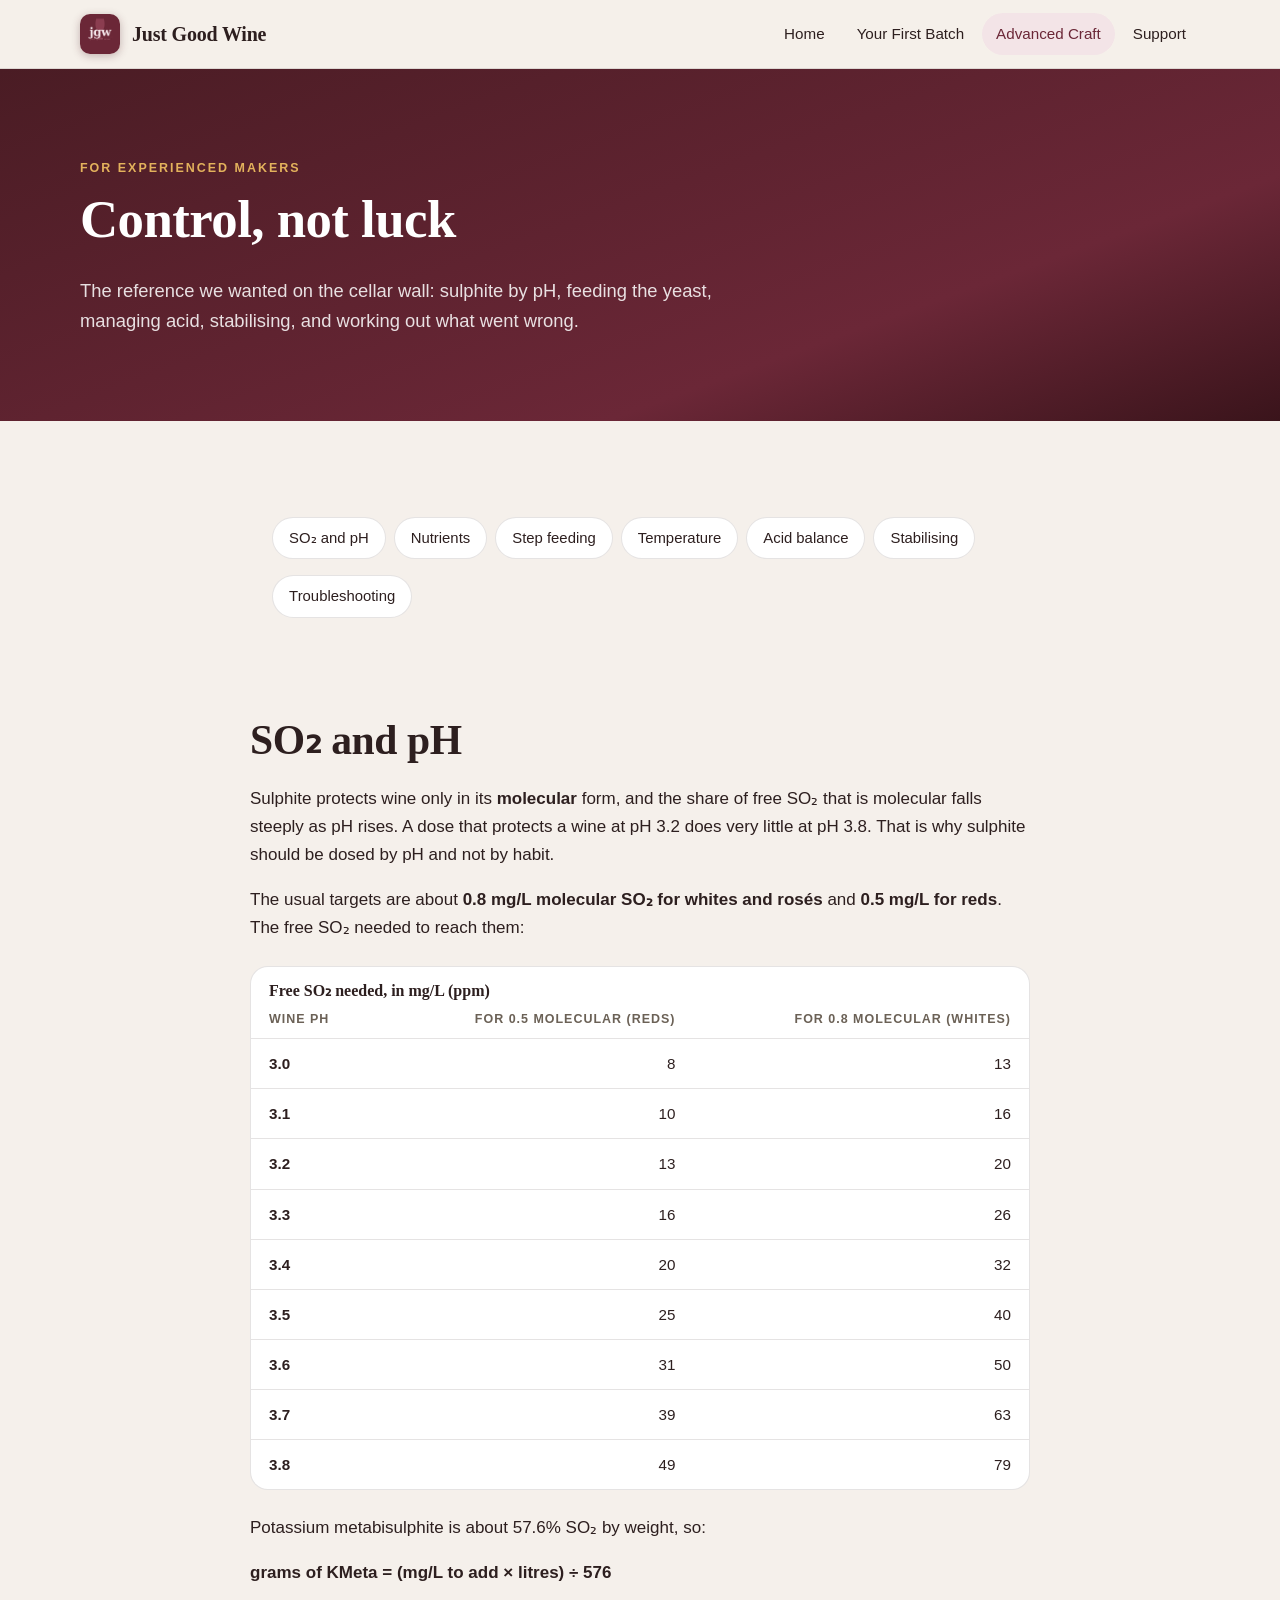
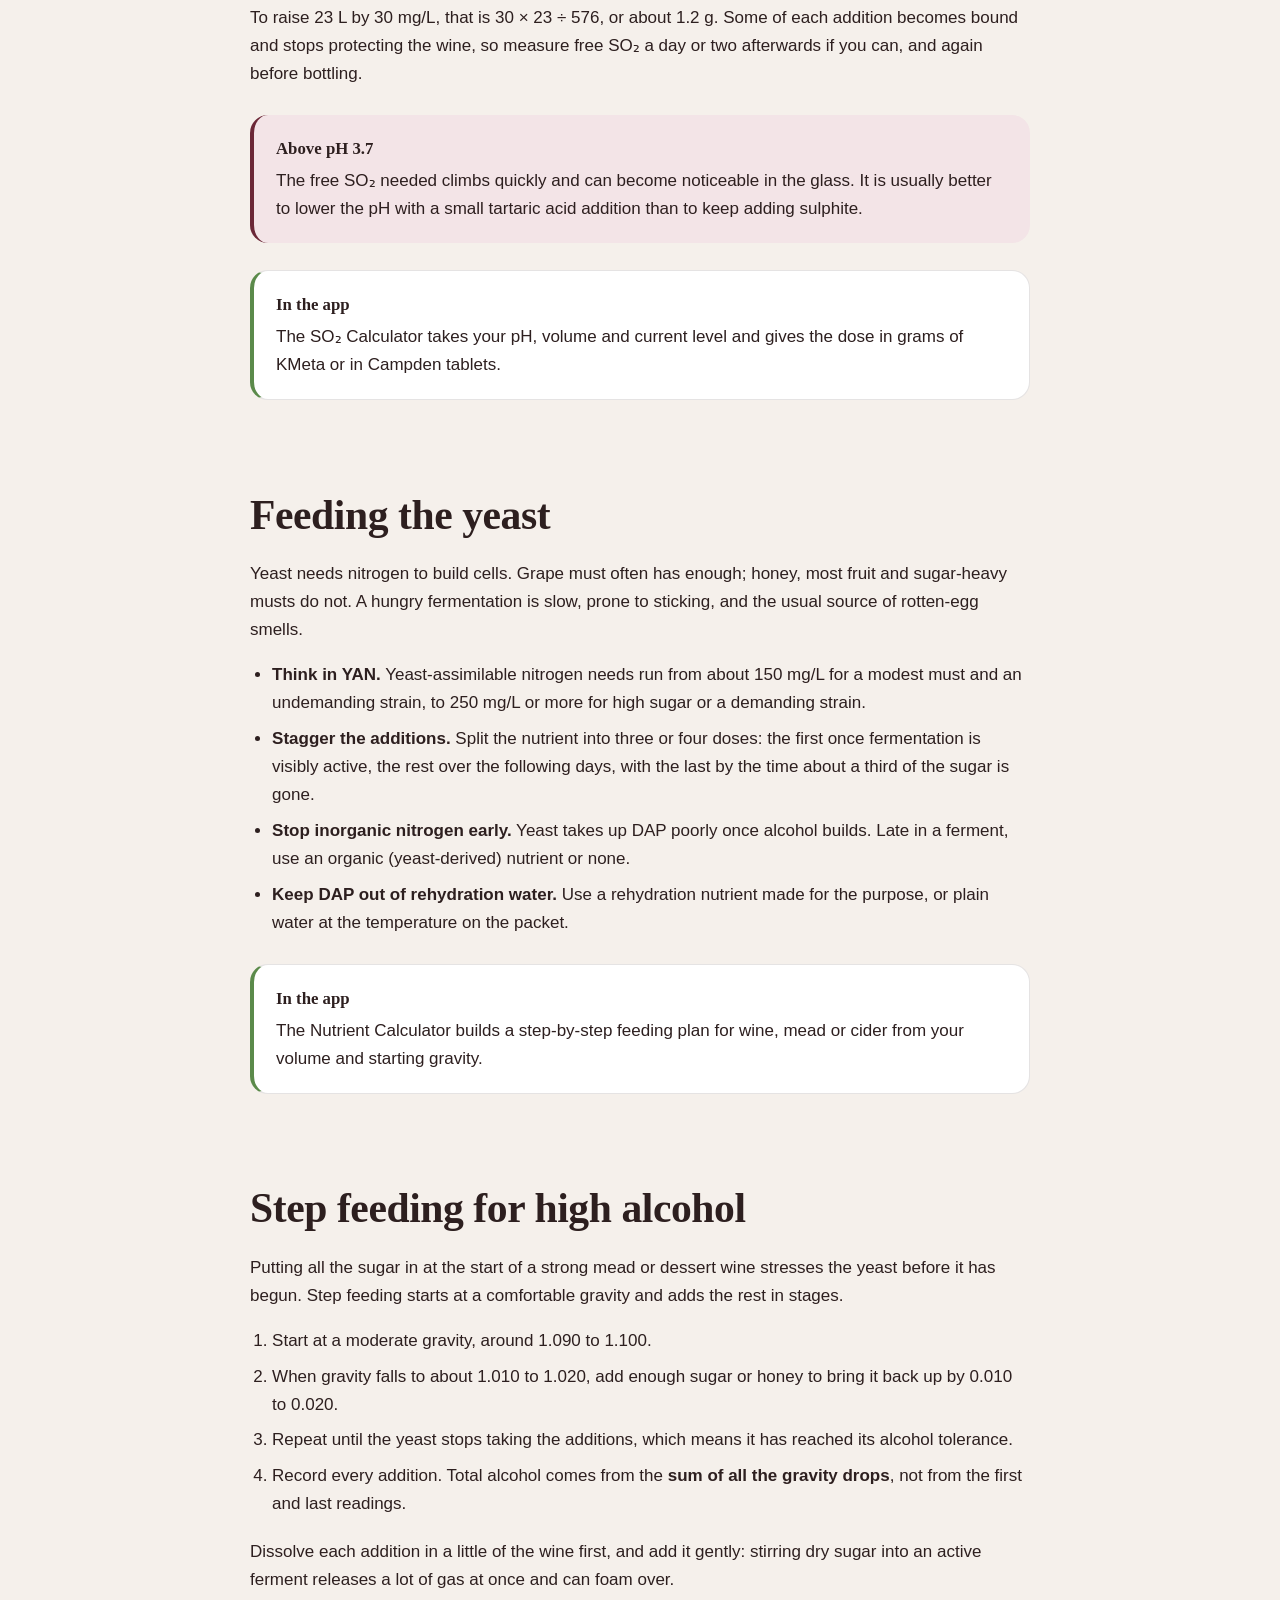
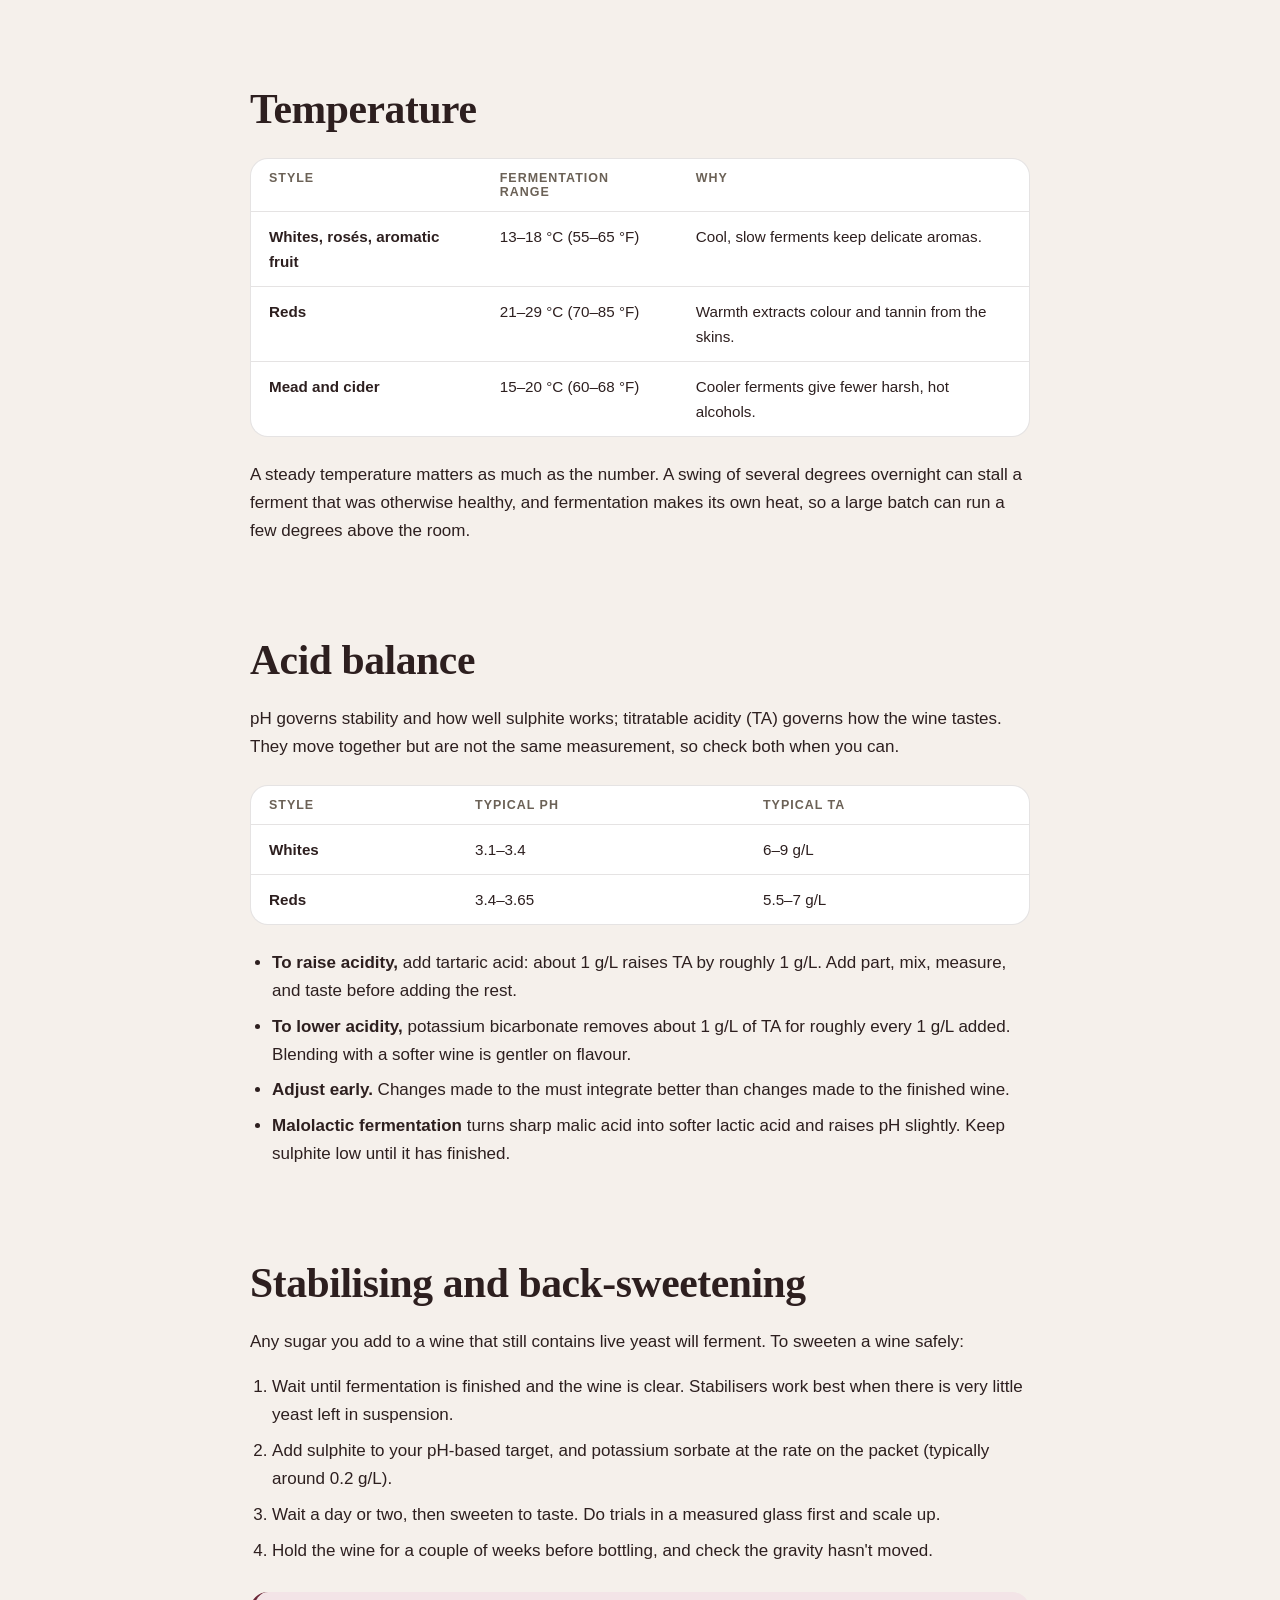
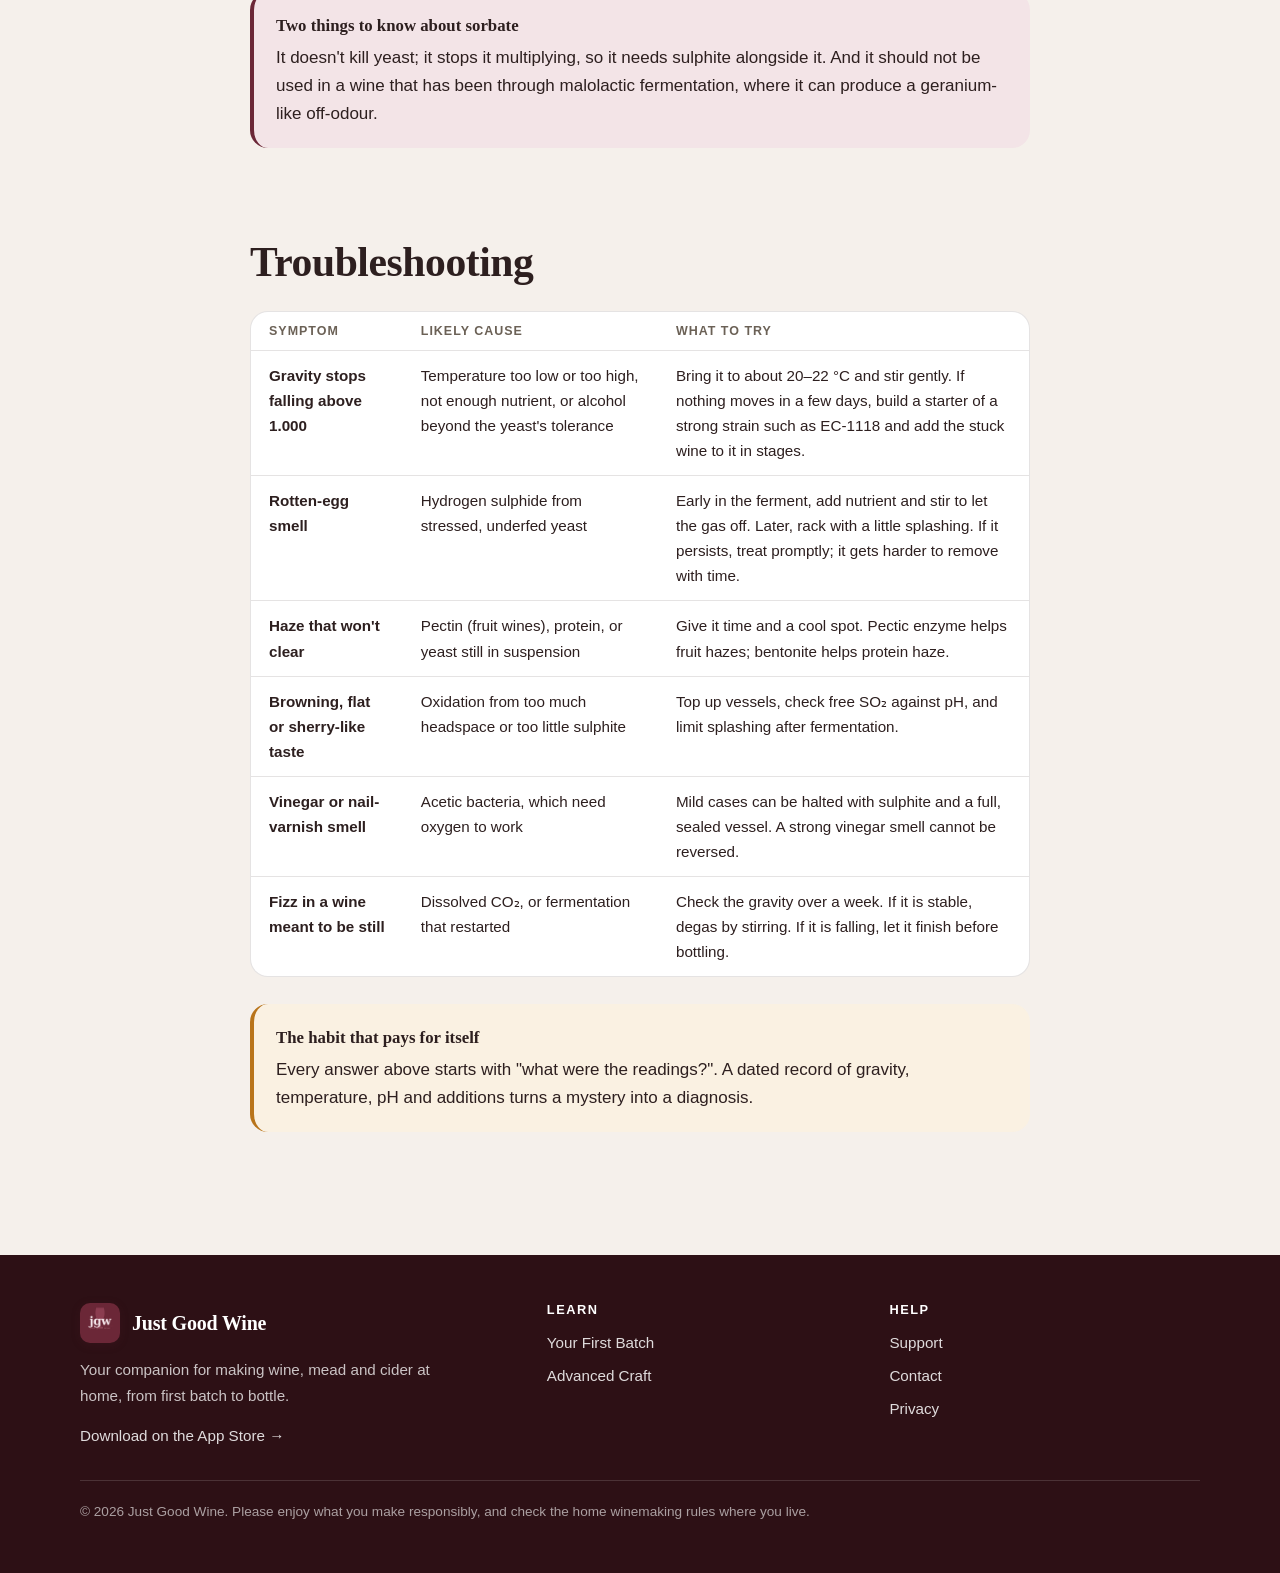
==== advanced.html @ d9e97624 "Publish the Just Good Wine website Home page, beginner's guide, advanced reference, support answers " ====
<!doctype html>
<html lang="en">
<head>
  <meta charset="utf-8">
  <meta name="viewport" content="width=device-width, initial-scale=1">
  <title>Advanced Craft — Just Good Wine</title>
  <meta name="description" content="Reference material for experienced home winemakers: free SO₂ targets by pH, staggered nutrients, step feeding, acid balance, stabilising and troubleshooting.">
  <meta name="theme-color" content="#4a1c24">
  <link rel="icon" href="img/favicon.png">
  <link rel="apple-touch-icon" href="img/icon-180.png">
  <link rel="stylesheet" href="css/styles.css">
</head>
<body>
  <a class="skip" href="#main">Skip to content</a>

  <header class="site-header">
    <div class="wrap">
      <a class="brand" href="index.html">
        <img src="img/icon-180.png" alt="" width="40" height="40">
        <span>Just Good Wine</span>
      </a>
      <button class="nav-toggle" aria-label="Menu" aria-expanded="false" aria-controls="nav">
        <svg width="20" height="20" viewBox="0 0 20 20" fill="none" stroke="currentColor" stroke-width="2" stroke-linecap="round"><path d="M3 6h14M3 10h14M3 14h14"/></svg>
      </button>
      <nav class="nav" id="nav" aria-label="Main">
        <a href="index.html">Home</a>
        <a href="beginners.html">Your First Batch</a>
        <a href="advanced.html" aria-current="page">Advanced Craft</a>
        <a href="support.html">Support</a>
      </nav>
    </div>
  </header>

  <main id="main">
    <div class="page-hero">
      <div class="wrap">
        <span class="eyebrow">For experienced makers</span>
        <h1>Control, not luck</h1>
        <p>The reference we wanted on the cellar wall: sulphite by pH, feeding the yeast, managing acid, stabilising, and working out what went wrong.</p>
      </div>
    </div>

    <section>
      <div class="narrow prose">
        <ul class="toc" aria-label="On this page">
          <li><a href="#so2">SO₂ and pH</a></li>
          <li><a href="#nutrients">Nutrients</a></li>
          <li><a href="#step-feeding">Step feeding</a></li>
          <li><a href="#temperature">Temperature</a></li>
          <li><a href="#acid">Acid balance</a></li>
          <li><a href="#stabilising">Stabilising</a></li>
          <li><a href="#troubleshooting">Troubleshooting</a></li>
        </ul>

        <h2 id="so2">SO₂ and pH</h2>
        <p>Sulphite protects wine only in its <strong>molecular</strong> form, and the share of free SO₂ that is molecular falls steeply as pH rises. A dose that protects a wine at pH 3.2 does very little at pH 3.8. That is why sulphite should be dosed by pH and not by habit.</p>
        <p>The usual targets are about <strong>0.8 mg/L molecular SO₂ for whites and rosés</strong> and <strong>0.5 mg/L for reds</strong>. The free SO₂ needed to reach them:</p>
        <div class="table-wrap">
          <table>
            <caption>Free SO₂ needed, in mg/L (ppm)</caption>
            <thead>
              <tr><th>Wine pH</th><th class="num">For 0.5 molecular (reds)</th><th class="num">For 0.8 molecular (whites)</th></tr>
            </thead>
            <tbody>
              <tr><th>3.0</th><td class="num">8</td><td class="num">13</td></tr>
              <tr><th>3.1</th><td class="num">10</td><td class="num">16</td></tr>
              <tr><th>3.2</th><td class="num">13</td><td class="num">20</td></tr>
              <tr><th>3.3</th><td class="num">16</td><td class="num">26</td></tr>
              <tr><th>3.4</th><td class="num">20</td><td class="num">32</td></tr>
              <tr><th>3.5</th><td class="num">25</td><td class="num">40</td></tr>
              <tr><th>3.6</th><td class="num">31</td><td class="num">50</td></tr>
              <tr><th>3.7</th><td class="num">39</td><td class="num">63</td></tr>
              <tr><th>3.8</th><td class="num">49</td><td class="num">79</td></tr>
            </tbody>
          </table>
        </div>
        <p>Potassium metabisulphite is about 57.6% SO₂ by weight, so:</p>
        <p><strong>grams of KMeta = (mg/L to add × litres) ÷ 576</strong></p>
        <p>To raise 23 L by 30 mg/L, that is 30 × 23 ÷ 576, or about 1.2 g. Some of each addition becomes bound and stops protecting the wine, so measure free SO₂ a day or two afterwards if you can, and again before bottling.</p>
        <div class="callout">
          <strong>Above pH 3.7</strong>
          <p>The free SO₂ needed climbs quickly and can become noticeable in the glass. It is usually better to lower the pH with a small tartaric acid addition than to keep adding sulphite.</p>
        </div>
        <div class="callout app">
          <strong>In the app</strong>
          <p>The SO₂ Calculator takes your pH, volume and current level and gives the dose in grams of KMeta or in Campden tablets.</p>
        </div>

        <h2 id="nutrients">Feeding the yeast</h2>
        <p>Yeast needs nitrogen to build cells. Grape must often has enough; honey, most fruit and sugar-heavy musts do not. A hungry fermentation is slow, prone to sticking, and the usual source of rotten-egg smells.</p>
        <ul>
          <li><strong>Think in YAN.</strong> Yeast-assimilable nitrogen needs run from about 150 mg/L for a modest must and an undemanding strain, to 250 mg/L or more for high sugar or a demanding strain.</li>
          <li><strong>Stagger the additions.</strong> Split the nutrient into three or four doses: the first once fermentation is visibly active, the rest over the following days, with the last by the time about a third of the sugar is gone.</li>
          <li><strong>Stop inorganic nitrogen early.</strong> Yeast takes up DAP poorly once alcohol builds. Late in a ferment, use an organic (yeast-derived) nutrient or none.</li>
          <li><strong>Keep DAP out of rehydration water.</strong> Use a rehydration nutrient made for the purpose, or plain water at the temperature on the packet.</li>
        </ul>
        <div class="callout app">
          <strong>In the app</strong>
          <p>The Nutrient Calculator builds a step-by-step feeding plan for wine, mead or cider from your volume and starting gravity.</p>
        </div>

        <h2 id="step-feeding">Step feeding for high alcohol</h2>
        <p>Putting all the sugar in at the start of a strong mead or dessert wine stresses the yeast before it has begun. Step feeding starts at a comfortable gravity and adds the rest in stages.</p>
        <ol>
          <li>Start at a moderate gravity, around 1.090 to 1.100.</li>
          <li>When gravity falls to about 1.010 to 1.020, add enough sugar or honey to bring it back up by 0.010 to 0.020.</li>
          <li>Repeat until the yeast stops taking the additions, which means it has reached its alcohol tolerance.</li>
          <li>Record every addition. Total alcohol comes from the <strong>sum of all the gravity drops</strong>, not from the first and last readings.</li>
        </ol>
        <p>Dissolve each addition in a little of the wine first, and add it gently: stirring dry sugar into an active ferment releases a lot of gas at once and can foam over.</p>

        <h2 id="temperature">Temperature</h2>
        <div class="table-wrap">
          <table>
            <thead>
              <tr><th>Style</th><th>Fermentation range</th><th>Why</th></tr>
            </thead>
            <tbody>
              <tr><th>Whites, rosés, aromatic fruit</th><td>13–18 °C (55–65 °F)</td><td>Cool, slow ferments keep delicate aromas.</td></tr>
              <tr><th>Reds</th><td>21–29 °C (70–85 °F)</td><td>Warmth extracts colour and tannin from the skins.</td></tr>
              <tr><th>Mead and cider</th><td>15–20 °C (60–68 °F)</td><td>Cooler ferments give fewer harsh, hot alcohols.</td></tr>
            </tbody>
          </table>
        </div>
        <p>A steady temperature matters as much as the number. A swing of several degrees overnight can stall a ferment that was otherwise healthy, and fermentation makes its own heat, so a large batch can run a few degrees above the room.</p>

        <h2 id="acid">Acid balance</h2>
        <p>pH governs stability and how well sulphite works; titratable acidity (TA) governs how the wine tastes. They move together but are not the same measurement, so check both when you can.</p>
        <div class="table-wrap">
          <table>
            <thead>
              <tr><th>Style</th><th>Typical pH</th><th>Typical TA</th></tr>
            </thead>
            <tbody>
              <tr><th>Whites</th><td>3.1–3.4</td><td>6–9 g/L</td></tr>
              <tr><th>Reds</th><td>3.4–3.65</td><td>5.5–7 g/L</td></tr>
            </tbody>
          </table>
        </div>
        <ul>
          <li><strong>To raise acidity,</strong> add tartaric acid: about 1 g/L raises TA by roughly 1 g/L. Add part, mix, measure, and taste before adding the rest.</li>
          <li><strong>To lower acidity,</strong> potassium bicarbonate removes about 1 g/L of TA for roughly every 1 g/L added. Blending with a softer wine is gentler on flavour.</li>
          <li><strong>Adjust early.</strong> Changes made to the must integrate better than changes made to the finished wine.</li>
          <li><strong>Malolactic fermentation</strong> turns sharp malic acid into softer lactic acid and raises pH slightly. Keep sulphite low until it has finished.</li>
        </ul>

        <h2 id="stabilising">Stabilising and back-sweetening</h2>
        <p>Any sugar you add to a wine that still contains live yeast will ferment. To sweeten a wine safely:</p>
        <ol>
          <li>Wait until fermentation is finished and the wine is clear. Stabilisers work best when there is very little yeast left in suspension.</li>
          <li>Add sulphite to your pH-based target, and potassium sorbate at the rate on the packet (typically around 0.2 g/L).</li>
          <li>Wait a day or two, then sweeten to taste. Do trials in a measured glass first and scale up.</li>
          <li>Hold the wine for a couple of weeks before bottling, and check the gravity hasn't moved.</li>
        </ol>
        <div class="callout">
          <strong>Two things to know about sorbate</strong>
          <p>It doesn't kill yeast; it stops it multiplying, so it needs sulphite alongside it. And it should not be used in a wine that has been through malolactic fermentation, where it can produce a geranium-like off-odour.</p>
        </div>

        <h2 id="troubleshooting">Troubleshooting</h2>
        <div class="table-wrap">
          <table>
            <thead>
              <tr><th>Symptom</th><th>Likely cause</th><th>What to try</th></tr>
            </thead>
            <tbody>
              <tr><th>Gravity stops falling above 1.000</th><td>Temperature too low or too high, not enough nutrient, or alcohol beyond the yeast's tolerance</td><td>Bring it to about 20–22 °C and stir gently. If nothing moves in a few days, build a starter of a strong strain such as EC-1118 and add the stuck wine to it in stages.</td></tr>
              <tr><th>Rotten-egg smell</th><td>Hydrogen sulphide from stressed, underfed yeast</td><td>Early in the ferment, add nutrient and stir to let the gas off. Later, rack with a little splashing. If it persists, treat promptly; it gets harder to remove with time.</td></tr>
              <tr><th>Haze that won't clear</th><td>Pectin (fruit wines), protein, or yeast still in suspension</td><td>Give it time and a cool spot. Pectic enzyme helps fruit hazes; bentonite helps protein haze.</td></tr>
              <tr><th>Browning, flat or sherry-like taste</th><td>Oxidation from too much headspace or too little sulphite</td><td>Top up vessels, check free SO₂ against pH, and limit splashing after fermentation.</td></tr>
              <tr><th>Vinegar or nail-varnish smell</th><td>Acetic bacteria, which need oxygen to work</td><td>Mild cases can be halted with sulphite and a full, sealed vessel. A strong vinegar smell cannot be reversed.</td></tr>
              <tr><th>Fizz in a wine meant to be still</th><td>Dissolved CO₂, or fermentation that restarted</td><td>Check the gravity over a week. If it is stable, degas by stirring. If it is falling, let it finish before bottling.</td></tr>
            </tbody>
          </table>
        </div>

        <div class="callout tip">
          <strong>The habit that pays for itself</strong>
          <p>Every answer above starts with "what were the readings?". A dated record of gravity, temperature, pH and additions turns a mystery into a diagnosis.</p>
        </div>
      </div>
    </section>
  </main>

  <footer class="site-footer">
    <div class="wrap">
      <div class="cols">
        <div>
          <a class="brand" href="index.html"><img src="img/icon-180.png" alt="" width="40" height="40"><span>Just Good Wine</span></a>
          <p style="margin-top:14px;max-width:26em">Your companion for making wine, mead and cider at home, from first batch to bottle.</p>
          <p style="margin:0"><a href="https://apps.apple.com/app/just-good-wine/id6771193217" rel="noopener">Download on the App Store →</a></p>
        </div>
        <div>
          <h4>Learn</h4>
          <ul>
            <li><a href="beginners.html">Your First Batch</a></li>
            <li><a href="advanced.html">Advanced Craft</a></li>
          </ul>
        </div>
        <div>
          <h4>Help</h4>
          <ul>
            <li><a href="support.html">Support</a></li>
            <li><a href="support.html#contact">Contact</a></li>
            <li><a href="privacy.html">Privacy</a></li>
          </ul>
        </div>
      </div>
      <p class="legal">© 2026 Just Good Wine. Please enjoy what you make responsibly, and check the home winemaking rules where you live.</p>
    </div>
  </footer>

  <script src="js/site.js"></script>
</body>
</html>
---- css/styles.css ----
/* Just Good Wine — site styles */

:root {
  --bg: #f5f0eb;
  --bg-alt: #ece4db;
  --surface: #ffffff;
  --ink: #2d1f1f;
  --muted: #6b6156;
  --wine: #6b2737;
  --wine-deep: #4a1c24;
  --wine-soft: #f3e4e7;
  --gold: #b8741a;
  --gold-bright: #e3b25c;
  --green: #5b8a4a;
  --line: rgba(45, 31, 31, 0.12);
  --shadow: 0 1px 2px rgba(45, 31, 31, 0.06), 0 12px 32px -12px rgba(74, 28, 36, 0.22);
  --radius: 18px;
  --serif: "Iowan Old Style", "Palatino Linotype", Palatino, "Book Antiqua", Georgia, serif;
  --sans: -apple-system, BlinkMacSystemFont, "Segoe UI", Roboto, "Helvetica Neue", Arial, sans-serif;
  --wrap: 1120px;
}

@media (prefers-color-scheme: dark) {
  :root {
    --bg: #140d0f;
    --bg-alt: #1b1215;
    --surface: #21171a;
    --ink: #f5f0eb;
    --muted: #b9aba2;
    --wine: #d07f96;
    --wine-deep: #2d1015;
    --wine-soft: #32191f;
    --gold: #e3b25c;
    --green: #8fbd7c;
    --line: rgba(245, 240, 235, 0.14);
    --shadow: 0 1px 2px rgba(0, 0, 0, 0.4), 0 16px 36px -14px rgba(0, 0, 0, 0.7);
  }
}

*,
*::before,
*::after { box-sizing: border-box; }

html { scroll-behavior: smooth; -webkit-text-size-adjust: 100%; }

body {
  margin: 0;
  background: var(--bg);
  color: var(--ink);
  font-family: var(--sans);
  font-size: 17px;
  line-height: 1.65;
  -webkit-font-smoothing: antialiased;
}

img, svg { max-width: 100%; display: block; }

a { color: var(--wine); text-underline-offset: 3px; }
a:hover { text-decoration-thickness: 2px; }

h1, h2, h3, h4 {
  font-family: var(--serif);
  font-weight: 600;
  line-height: 1.15;
  letter-spacing: -0.01em;
  margin: 0 0 0.5em;
  text-wrap: balance;
}
h1 { font-size: clamp(2.4rem, 5.6vw, 4.1rem); }
h2 { font-size: clamp(1.8rem, 3.6vw, 2.6rem); }
h3 { font-size: 1.3rem; }
h4 { font-size: 1.05rem; }
p { margin: 0 0 1em; }

.wrap { width: min(100% - 40px, var(--wrap)); margin-inline: auto; }
.narrow { width: min(100% - 40px, 780px); margin-inline: auto; }

.skip {
  position: absolute; left: -999px; top: 8px;
  background: var(--surface); color: var(--ink);
  padding: 10px 16px; border-radius: 10px; z-index: 100;
}
.skip:focus { left: 8px; }

:focus-visible { outline: 3px solid var(--gold-bright); outline-offset: 3px; border-radius: 6px; }

/* ---------- Header ---------- */

.site-header {
  position: sticky; top: 0; z-index: 50;
  background: color-mix(in srgb, var(--bg) 86%, transparent);
  backdrop-filter: saturate(160%) blur(14px);
  -webkit-backdrop-filter: saturate(160%) blur(14px);
  border-bottom: 1px solid var(--line);
}
.site-header .wrap { display: flex; align-items: center; justify-content: space-between; min-height: 68px; gap: 16px; }

.brand { display: flex; align-items: center; gap: 12px; text-decoration: none; color: var(--ink); }
.brand img { width: 40px; height: 40px; border-radius: 10px; box-shadow: 0 2px 8px rgba(74, 28, 36, 0.3); }
.brand span { font-family: var(--serif); font-size: 1.25rem; font-weight: 600; letter-spacing: -0.01em; }

.nav { display: flex; align-items: center; gap: 4px; }
.nav a {
  color: var(--ink); text-decoration: none; font-size: 0.95rem; font-weight: 500;
  padding: 8px 14px; border-radius: 999px;
}
.nav a:hover { background: var(--wine-soft); color: var(--wine); }
.nav a[aria-current="page"] { background: var(--wine-soft); color: var(--wine); }

.nav-toggle {
  display: none; background: none; border: 1px solid var(--line); color: var(--ink);
  width: 44px; height: 44px; border-radius: 12px; cursor: pointer;
  align-items: center; justify-content: center;
}

@media (max-width: 760px) {
  .nav-toggle { display: inline-flex; }
  .nav {
    display: none; position: absolute; left: 0; right: 0; top: 100%;
    flex-direction: column; align-items: stretch; gap: 2px;
    background: var(--bg); border-bottom: 1px solid var(--line); padding: 10px 20px 18px;
  }
  .nav.open { display: flex; }
  .nav a { padding: 12px 14px; font-size: 1.05rem; }
}

/* ---------- Buttons ---------- */

.btn {
  display: inline-flex; align-items: center; gap: 8px;
  font: 600 1rem var(--sans); text-decoration: none;
  padding: 13px 24px; border-radius: 999px; border: 1px solid transparent;
  transition: transform 0.15s ease, box-shadow 0.15s ease, background 0.15s ease;
}
.btn:hover { transform: translateY(-1px); }
.btn-gold { background: var(--gold-bright); color: #2d1f1f; box-shadow: 0 8px 22px -8px rgba(227, 178, 92, 0.7); }
.btn-ghost { color: #fff; border-color: rgba(255, 255, 255, 0.4); }
.btn-ghost:hover { background: rgba(255, 255, 255, 0.1); }
.btn-wine { background: #6b2737; color: #fff; }
.btn-outline { color: var(--wine); border-color: var(--wine); }
.btn-outline:hover { background: var(--wine-soft); }

/* ---------- Hero ---------- */

.hero {
  position: relative; overflow: hidden; color: #fff;
  background:
    radial-gradient(900px 500px at 85% 10%, rgba(227, 178, 92, 0.2), transparent 60%),
    radial-gradient(700px 600px at 0% 100%, rgba(160, 80, 104, 0.45), transparent 60%),
    linear-gradient(160deg, #4a1c24 0%, #6b2737 55%, #3a141b 100%);
}
.hero .wrap {
  display: grid; grid-template-columns: 1.1fr 0.9fr; gap: 56px; align-items: center;
  padding-block: clamp(56px, 9vw, 112px);
}
.eyebrow {
  display: inline-block; font: 600 0.78rem var(--sans); letter-spacing: 0.16em; text-transform: uppercase;
  color: var(--gold); margin-bottom: 14px;
}
.hero .eyebrow { color: var(--gold-bright); }
.hero h1 { color: #fff; }
.hero h1 em { font-style: italic; color: var(--gold-bright); }
.hero p.lead { font-size: 1.2rem; color: rgba(255, 255, 255, 0.86); max-width: 34em; }
.hero-actions { display: flex; flex-wrap: wrap; gap: 12px; margin-top: 28px; }
.hero-note { margin-top: 22px; font-size: 0.92rem; color: rgba(255, 255, 255, 0.7); }

.page-hero { background: linear-gradient(160deg, #4a1c24 0%, #6b2737 70%, #3a141b 100%); color: #fff; }
.page-hero .wrap { padding-block: clamp(48px, 7vw, 84px); }
.page-hero h1 { color: #fff; font-size: clamp(2.1rem, 4.6vw, 3.3rem); max-width: 18em; }
.page-hero p { color: rgba(255, 255, 255, 0.86); font-size: 1.15rem; max-width: 38em; margin: 0; }
.page-hero .eyebrow { color: var(--gold-bright); }

@media (max-width: 900px) {
  .hero .wrap { grid-template-columns: 1fr; gap: 40px; }
}

/* Illustrative batch card in the hero */
.batch-card {
  background: #fbf8f5; color: #2d1f1f; border-radius: 26px; padding: 22px;
  box-shadow: 0 30px 70px -20px rgba(0, 0, 0, 0.6), 0 0 0 1px rgba(255, 255, 255, 0.12);
  max-width: 420px; margin-inline: auto; transform: rotate(1.5deg);
}
.batch-card header { display: flex; justify-content: space-between; align-items: flex-start; gap: 12px; }
.batch-card h3 { font-size: 1.25rem; margin: 0; color: #2d1f1f; }
.batch-card small { color: #6b6156; font-size: 0.85rem; }
.pill {
  display: inline-block; font: 600 0.75rem var(--sans); padding: 5px 11px; border-radius: 999px;
  background: #f3e4e7; color: #6b2737; white-space: nowrap;
}
.batch-card svg { margin: 14px 0 10px; }
.stats { display: grid; grid-template-columns: repeat(3, 1fr); gap: 10px; }
.stats div { background: #f1eae3; border-radius: 14px; padding: 10px 12px; }
.stats b { display: block; font: 600 1.15rem var(--serif); }
.stats span { font-size: 0.74rem; color: #6b6156; text-transform: uppercase; letter-spacing: 0.06em; }
.batch-card .reminder {
  display: flex; align-items: center; gap: 10px; margin-top: 12px; padding: 10px 12px;
  border: 1px dashed #d9cdc1; border-radius: 14px; font-size: 0.9rem; color: #4a3c3c;
}
.dot { width: 10px; height: 10px; border-radius: 50%; background: #c17f24; flex: none; }

/* ---------- Sections ---------- */

section { padding-block: clamp(56px, 8vw, 96px); }
section.alt { background: var(--bg-alt); }
.section-head { max-width: 42em; margin-bottom: 40px; }
.section-head p { color: var(--muted); font-size: 1.1rem; margin: 0; }
.center { text-align: center; margin-inline: auto; }

.grid { display: grid; gap: 22px; }
.grid-2 { grid-template-columns: repeat(2, 1fr); }
.grid-3 { grid-template-columns: repeat(3, 1fr); }
@media (max-width: 900px) { .grid-3 { grid-template-columns: repeat(2, 1fr); } }
@media (max-width: 640px) { .grid-2, .grid-3 { grid-template-columns: 1fr; } }

.card {
  background: var(--surface); border: 1px solid var(--line); border-radius: var(--radius);
  padding: 28px; box-shadow: var(--shadow);
}
.card h3 { margin-bottom: 8px; }
.card p:last-child, .card ul:last-child { margin-bottom: 0; }
.card p { color: var(--muted); }

.icon {
  width: 48px; height: 48px; border-radius: 14px; display: grid; place-items: center;
  background: var(--wine-soft); color: var(--wine); margin-bottom: 16px;
}
.icon svg { width: 24px; height: 24px; }

/* Path cards */
.path {
  position: relative; overflow: hidden; display: flex; flex-direction: column;
  padding: 34px; border-radius: 24px; text-decoration: none; color: var(--ink);
  background: var(--surface); border: 1px solid var(--line); box-shadow: var(--shadow);
  transition: transform 0.2s ease, box-shadow 0.2s ease;
}
.path:hover { transform: translateY(-4px); }
.path::after {
  content: ""; position: absolute; right: -60px; top: -60px; width: 200px; height: 200px; border-radius: 50%;
  background: radial-gradient(circle, var(--wine-soft), transparent 70%);
}
.path h3 { font-size: 1.6rem; }
.path p { color: var(--muted); }
.path ul { margin: 0 0 22px; padding-left: 1.1em; color: var(--muted); }
.path .more { margin-top: auto; font-weight: 600; color: var(--wine); }

/* Journey */
.journey { counter-reset: step; display: grid; grid-template-columns: repeat(5, 1fr); gap: 16px; }
.journey li {
  list-style: none; counter-increment: step; position: relative;
  background: var(--surface); border: 1px solid var(--line); border-radius: var(--radius); padding: 22px 20px;
}
.journey li::before {
  content: counter(step); display: grid; place-items: center; width: 34px; height: 34px; border-radius: 50%;
  background: #6b2737; color: #fff; font: 600 0.95rem var(--serif); margin-bottom: 12px;
}
.journey h4 { margin-bottom: 4px; }
.journey p { margin: 0; font-size: 0.93rem; color: var(--muted); }
ol.journey { padding: 0; margin: 0; }
@media (max-width: 980px) { .journey { grid-template-columns: repeat(2, 1fr); } }
@media (max-width: 520px) { .journey { grid-template-columns: 1fr; } }

/* CTA band */
.band {
  border-radius: 28px; padding: clamp(32px, 5vw, 56px); color: #fff; text-align: center;
  background:
    radial-gradient(600px 300px at 80% 0%, rgba(227, 178, 92, 0.22), transparent 60%),
    linear-gradient(150deg, #4a1c24, #6b2737);
}
.band h2 { color: #fff; }
.band p { color: rgba(255, 255, 255, 0.85); max-width: 36em; margin-inline: auto; }
.band .hero-actions { justify-content: center; }

/* ---------- Article pages ---------- */

.prose h2 { margin-top: 2em; padding-top: 0.2em; }
.prose h2:first-child { margin-top: 0; }
.prose h3 { margin-top: 1.6em; }
.prose ul, .prose ol { padding-left: 1.3em; margin: 0 0 1.2em; }
.prose li { margin-bottom: 0.45em; }
.prose strong { color: var(--ink); }

.toc {
  display: flex; flex-wrap: wrap; gap: 8px; margin: 0 0 40px; padding: 0; list-style: none;
}
.toc a {
  display: inline-block; padding: 8px 16px; border-radius: 999px; text-decoration: none; font-size: 0.93rem; font-weight: 500;
  background: var(--surface); border: 1px solid var(--line); color: var(--ink);
}
.toc a:hover { border-color: var(--wine); color: var(--wine); }

.steps { counter-reset: s; list-style: none; padding: 0 !important; margin: 0 0 1.5em; }
.steps > li {
  counter-increment: s; position: relative; padding: 0 0 28px 64px; margin: 0;
  border-left: 2px solid var(--line); margin-left: 21px;
}
.steps > li:last-child { border-left-color: transparent; padding-bottom: 0; }
.steps > li::before {
  content: counter(s); position: absolute; left: -22px; top: -4px;
  width: 42px; height: 42px; border-radius: 50%; display: grid; place-items: center;
  background: #6b2737; color: #fff; font: 600 1.1rem var(--serif); box-shadow: 0 0 0 6px var(--bg);
}
.steps h3 { margin: 0 0 6px; }
.steps p { color: var(--muted); }

.callout {
  border-radius: var(--radius); padding: 20px 22px; margin: 1.6em 0;
  background: var(--wine-soft); border-left: 4px solid var(--wine);
}
.callout.tip { background: color-mix(in srgb, var(--gold-bright) 18%, var(--surface)); border-left-color: var(--gold); }
.callout.app { background: var(--surface); border: 1px solid var(--line); border-left: 4px solid var(--green); }
.callout strong:first-child { display: block; font-family: var(--serif); font-size: 1.05rem; margin-bottom: 4px; }
.callout p:last-child { margin: 0; }

.table-wrap { overflow-x: auto; margin: 1.4em 0; border: 1px solid var(--line); border-radius: var(--radius); background: var(--surface); }
table { border-collapse: collapse; width: 100%; font-size: 0.95rem; }
caption { text-align: left; padding: 14px 18px 0; font: 600 1rem var(--serif); }
th, td { text-align: left; padding: 12px 18px; border-bottom: 1px solid var(--line); vertical-align: top; }
thead th { font: 600 0.78rem var(--sans); letter-spacing: 0.08em; text-transform: uppercase; color: var(--muted); }
tbody tr:last-child td, tbody tr:last-child th { border-bottom: 0; }
td.num, th.num { text-align: right; font-variant-numeric: tabular-nums; }

.checklist { list-style: none; padding: 0 !important; display: grid; grid-template-columns: repeat(2, 1fr); gap: 10px 24px; }
.checklist li { position: relative; padding-left: 30px; margin: 0; }
.checklist li::before {
  content: ""; position: absolute; left: 0; top: 0.35em; width: 18px; height: 18px; border-radius: 50%;
  background: var(--wine-soft) url("data:image/svg+xml,%3Csvg xmlns='http://www.w3.org/2000/svg' viewBox='0 0 18 18'%3E%3Cpath d='M5 9.5l2.6 2.6L13 6.6' fill='none' stroke='%23a05068' stroke-width='2' stroke-linecap='round' stroke-linejoin='round'/%3E%3C/svg%3E") center/18px no-repeat;
}
@media (max-width: 640px) { .checklist { grid-template-columns: 1fr; } }

dl.glossary { display: grid; grid-template-columns: max-content 1fr; gap: 10px 24px; margin: 0; }
dl.glossary dt { font-weight: 600; font-family: var(--serif); }
dl.glossary dd { margin: 0; color: var(--muted); }
@media (max-width: 640px) { dl.glossary { grid-template-columns: 1fr; gap: 2px; } dl.glossary dd { margin-bottom: 12px; } }

/* ---------- Support ---------- */

.search {
  display: flex; align-items: center; gap: 12px; background: var(--surface); border: 1px solid var(--line);
  border-radius: 999px; padding: 6px 8px 6px 20px; box-shadow: var(--shadow); max-width: 620px;
}
.search svg { width: 20px; height: 20px; color: var(--muted); flex: none; }
.search input {
  flex: 1; border: 0; background: transparent; color: var(--ink); font: 1.05rem var(--sans); padding: 12px 0; min-width: 0;
}
.search input:focus { outline: none; }
.search:focus-within { border-color: var(--wine); }

.faq-group { margin-bottom: 44px; }
.faq-group h2 { font-size: 1.6rem; margin-bottom: 16px; }
details.faq {
  background: var(--surface); border: 1px solid var(--line); border-radius: 16px; margin-bottom: 10px; overflow: hidden;
}
details.faq[open] { border-color: color-mix(in srgb, var(--wine) 45%, var(--line)); box-shadow: var(--shadow); }
details.faq summary {
  cursor: pointer; list-style: none; padding: 18px 54px 18px 22px; font-weight: 600; position: relative;
}
details.faq summary::-webkit-details-marker { display: none; }
details.faq summary::after {
  content: ""; position: absolute; right: 22px; top: 50%; width: 10px; height: 10px; margin-top: -8px;
  border-right: 2px solid var(--wine); border-bottom: 2px solid var(--wine); transform: rotate(45deg); transition: transform 0.2s ease;
}
details.faq[open] summary::after { transform: rotate(-135deg); margin-top: -2px; }
details.faq .answer { padding: 0 22px 20px; color: var(--muted); }
details.faq .answer p:last-child, details.faq .answer ul:last-child, details.faq .answer ol:last-child { margin-bottom: 0; }
details.faq .answer ul, details.faq .answer ol { padding-left: 1.2em; }
.no-results { display: none; padding: 28px; text-align: center; color: var(--muted); }

.contact { display: grid; grid-template-columns: 1.2fr 0.8fr; gap: 28px; align-items: center; }
@media (max-width: 760px) { .contact { grid-template-columns: 1fr; } }

/* ---------- Footer ---------- */

.site-footer { background: #2d1015; color: rgba(255, 255, 255, 0.75); padding-block: 48px 36px; font-size: 0.95rem; }
.site-footer .cols { display: grid; grid-template-columns: 1.4fr 1fr 1fr; gap: 32px; }
.site-footer h4 { color: #fff; font-family: var(--sans); font-size: 0.8rem; letter-spacing: 0.12em; text-transform: uppercase; margin-bottom: 12px; }
.site-footer ul { list-style: none; padding: 0; margin: 0; }
.site-footer li { margin-bottom: 8px; }
.site-footer a { color: rgba(255, 255, 255, 0.85); text-decoration: none; }
.site-footer a:hover { color: #fff; text-decoration: underline; }
.site-footer .brand span { color: #fff; }
.site-footer .legal { border-top: 1px solid rgba(255, 255, 255, 0.14); margin-top: 32px; padding-top: 20px; font-size: 0.85rem; color: rgba(255, 255, 255, 0.6); }
@media (max-width: 700px) { .site-footer .cols { grid-template-columns: 1fr; } }

@media (prefers-reduced-motion: reduce) {
  * { transition: none !important; scroll-behavior: auto !important; }
}
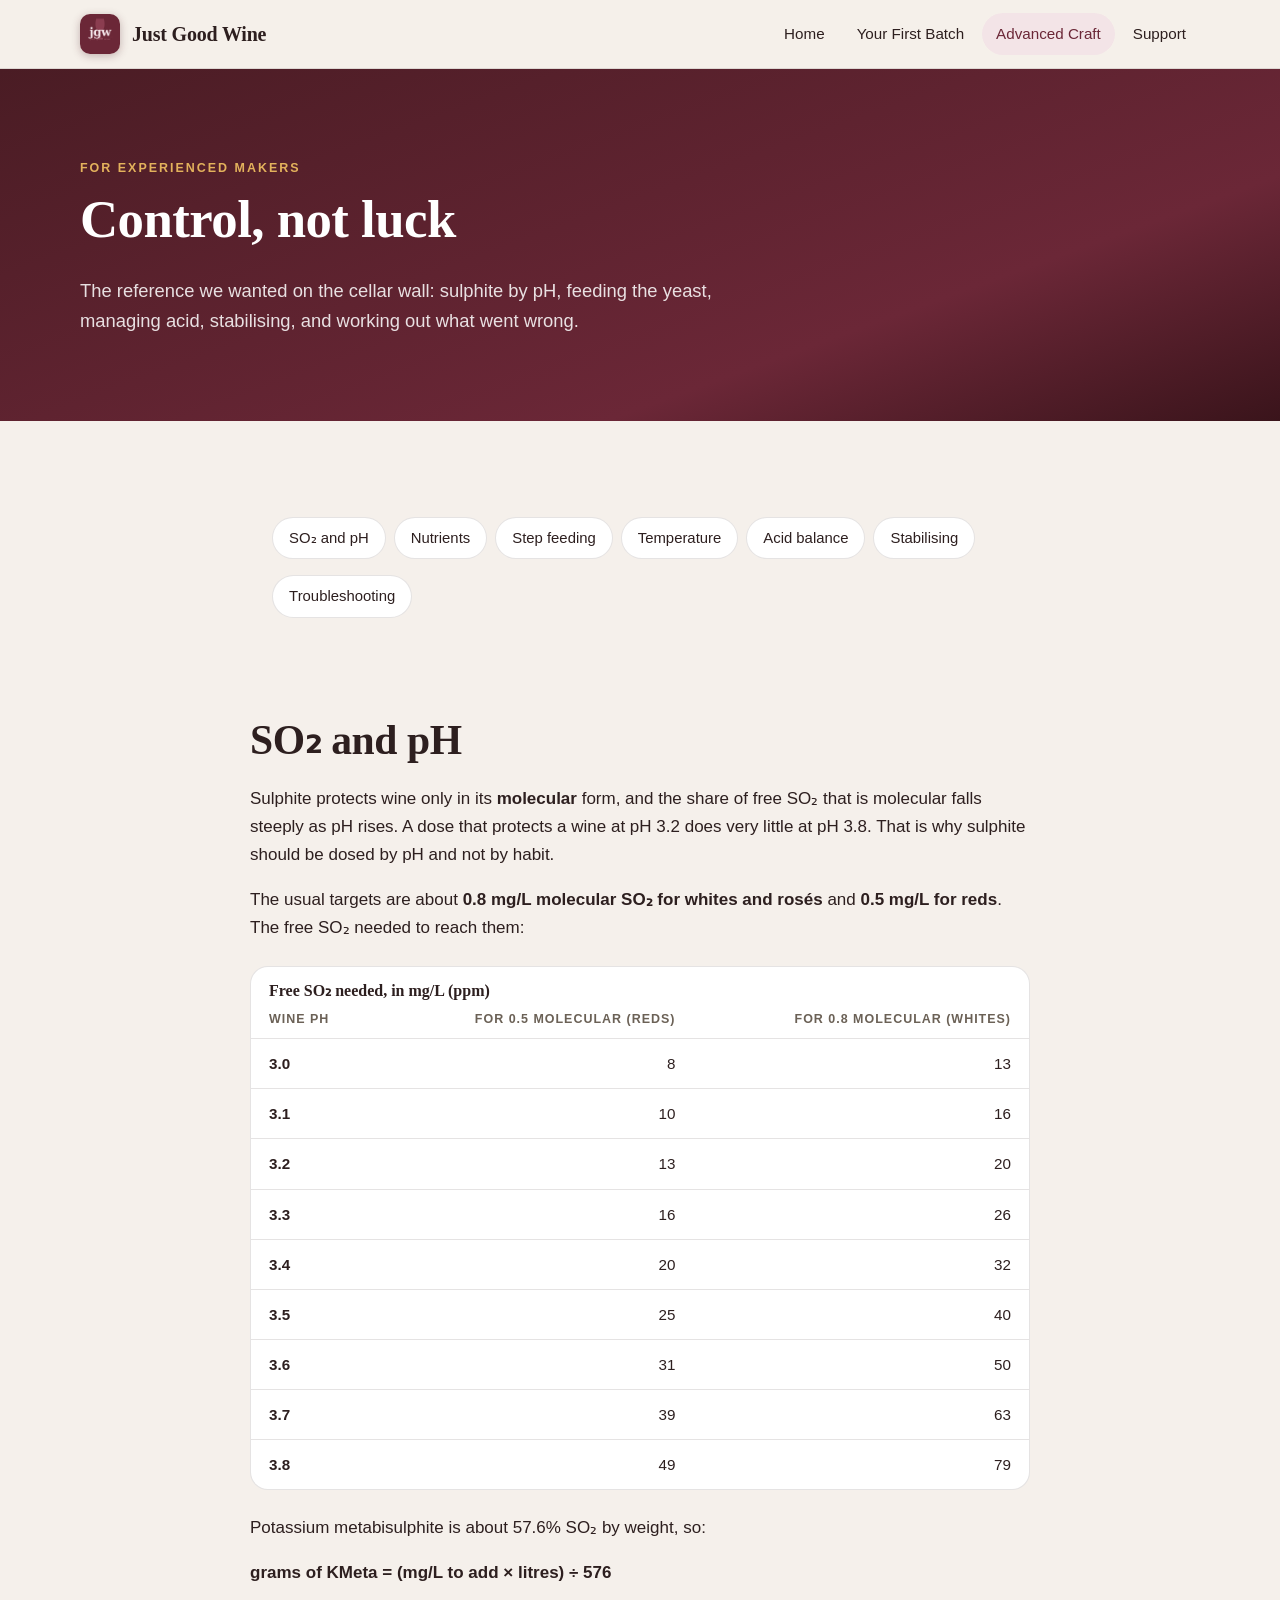
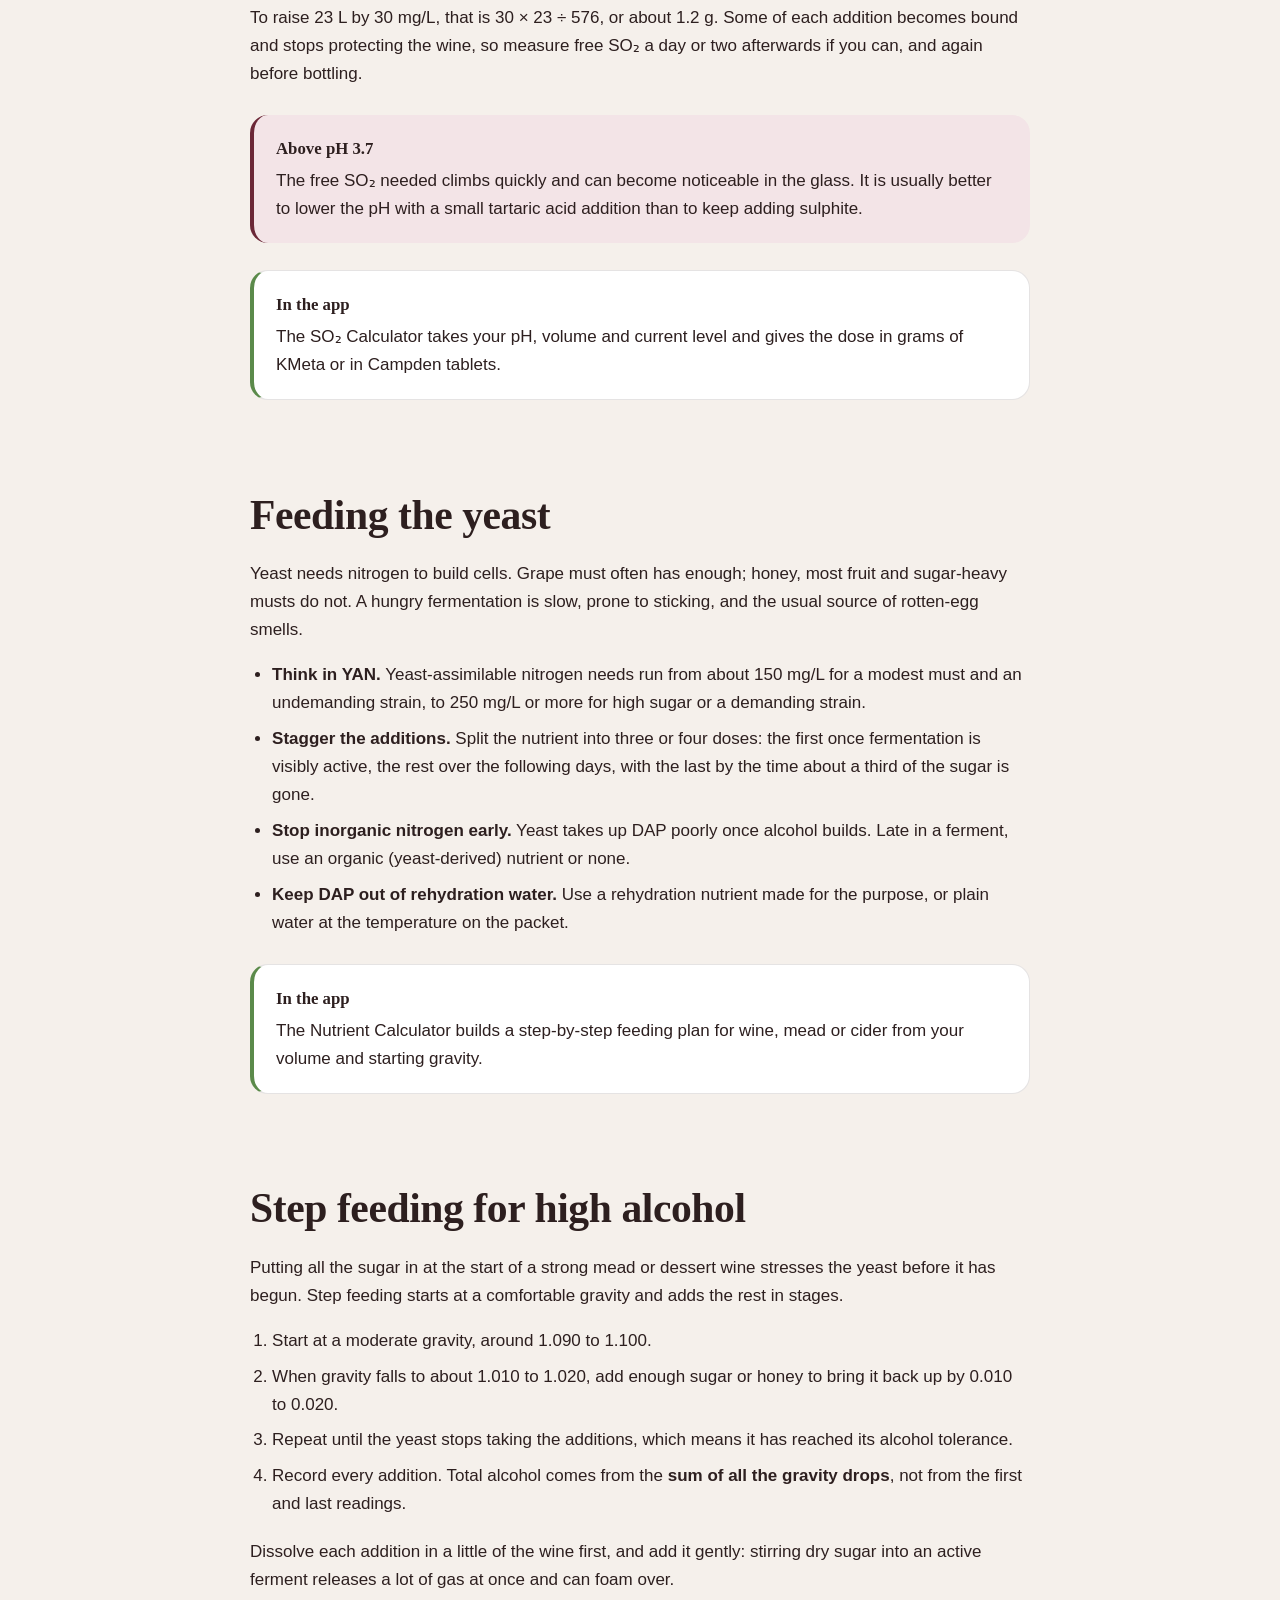
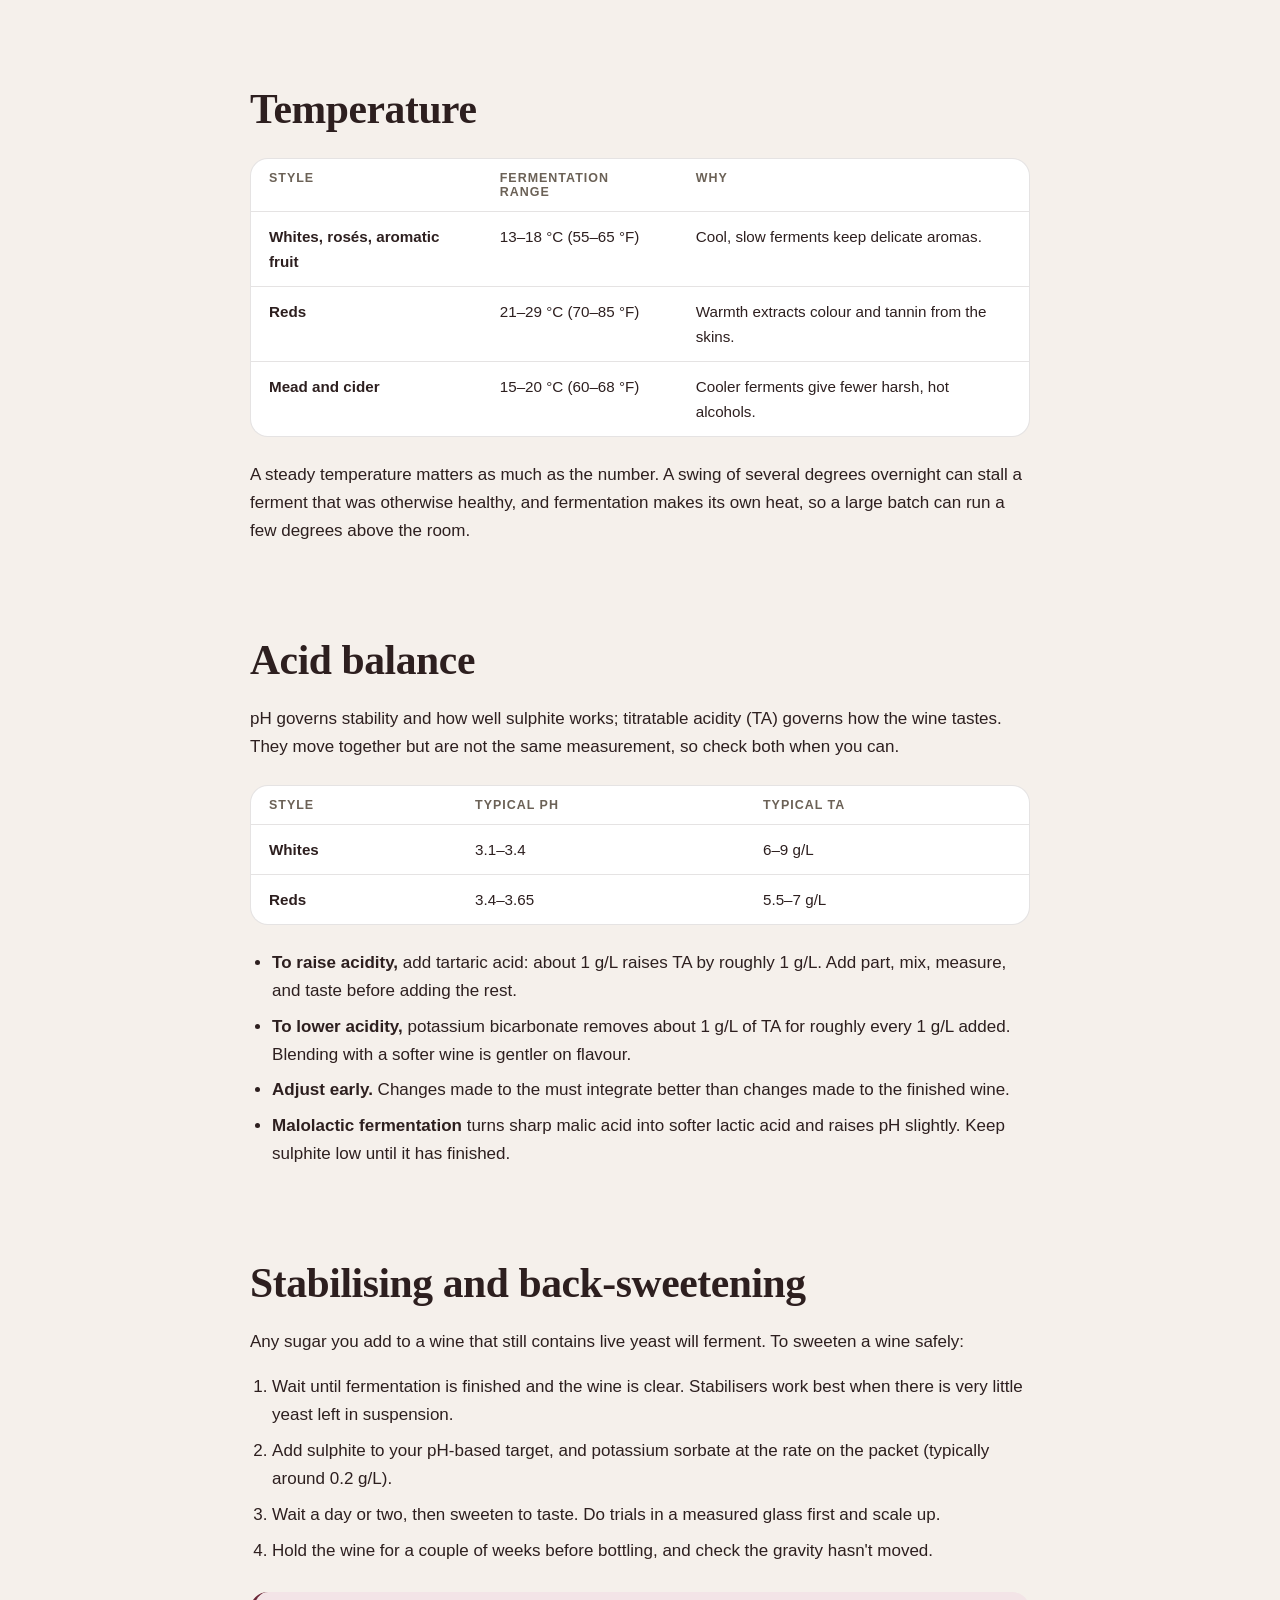
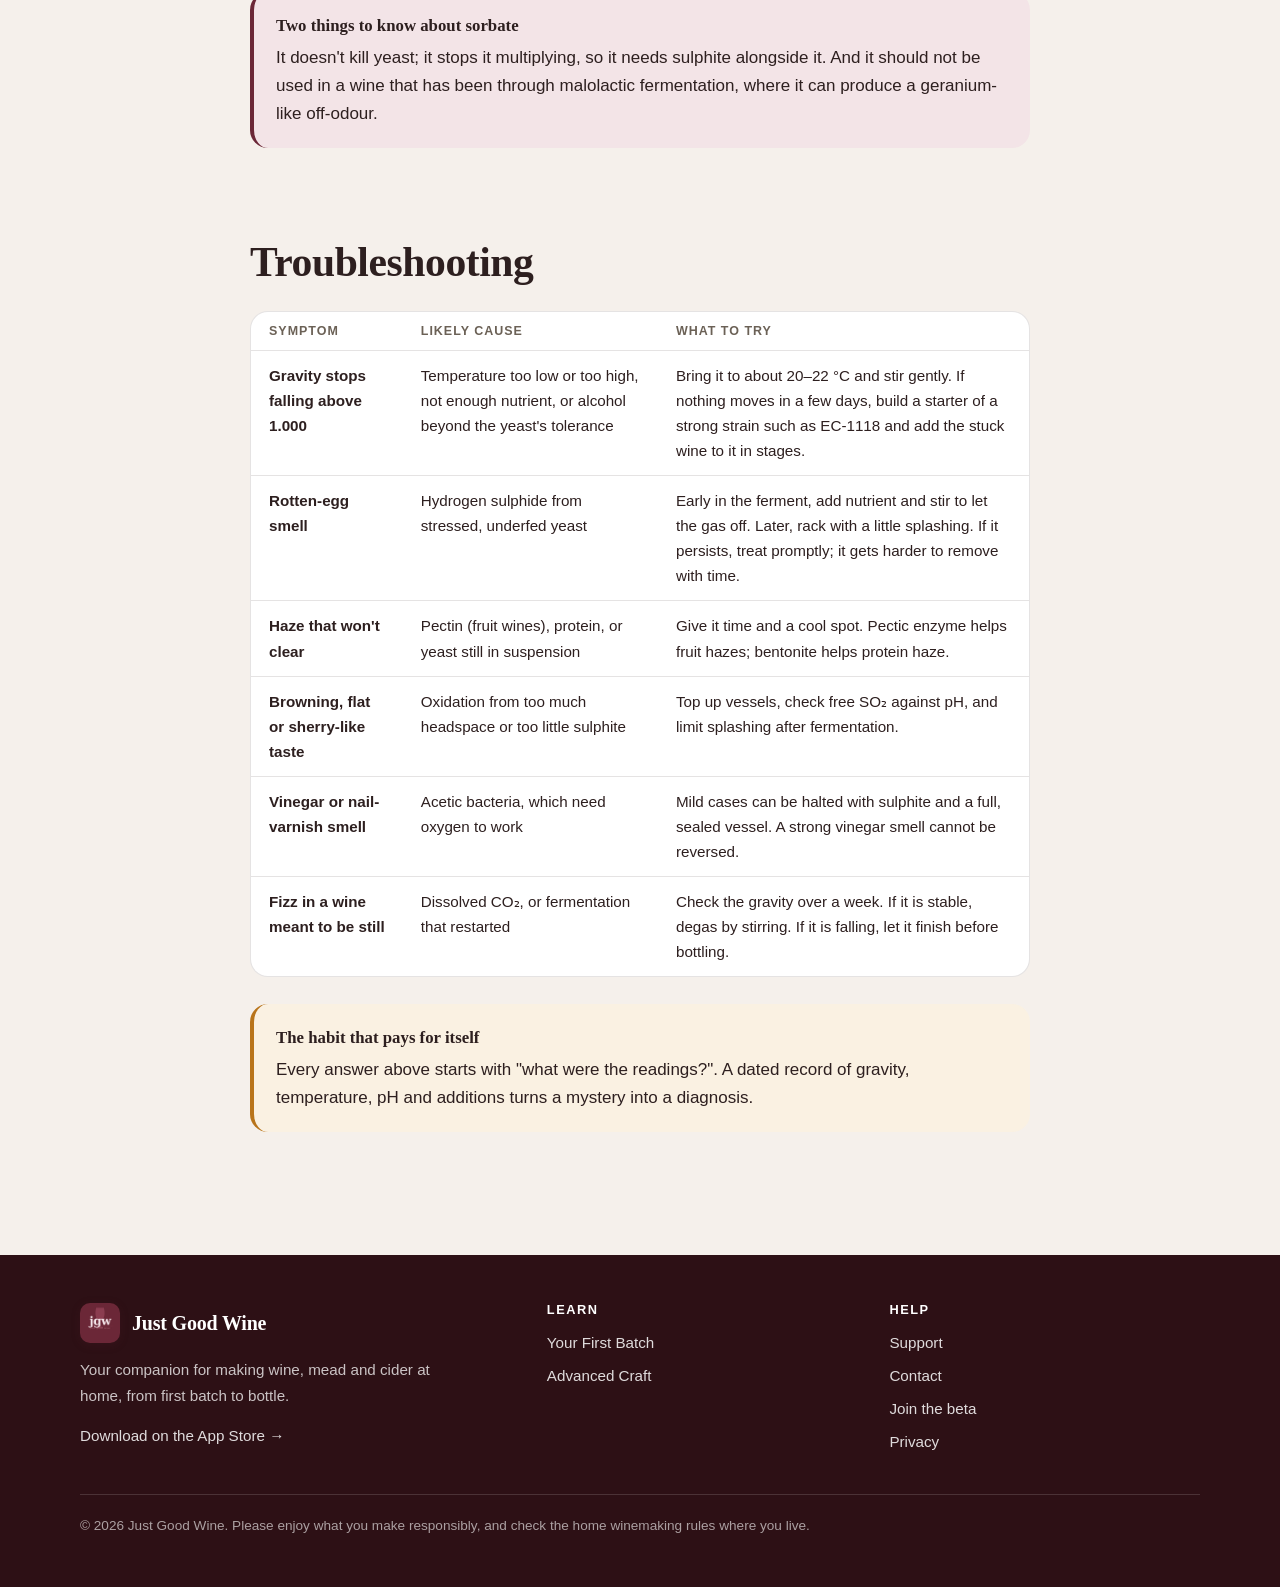
==== commit 6a51749c: "Add the beta page and link to it across the site A Join the Beta page describing what is new in 2.1," ====
--- a/advanced.html
+++ b/advanced.html
@@ -202,6 +202,7 @@
           <ul>
             <li><a href="support.html">Support</a></li>
             <li><a href="support.html#contact">Contact</a></li>
+            <li><a href="beta.html">Join the beta</a></li>
             <li><a href="privacy.html">Privacy</a></li>
           </ul>
         </div>
